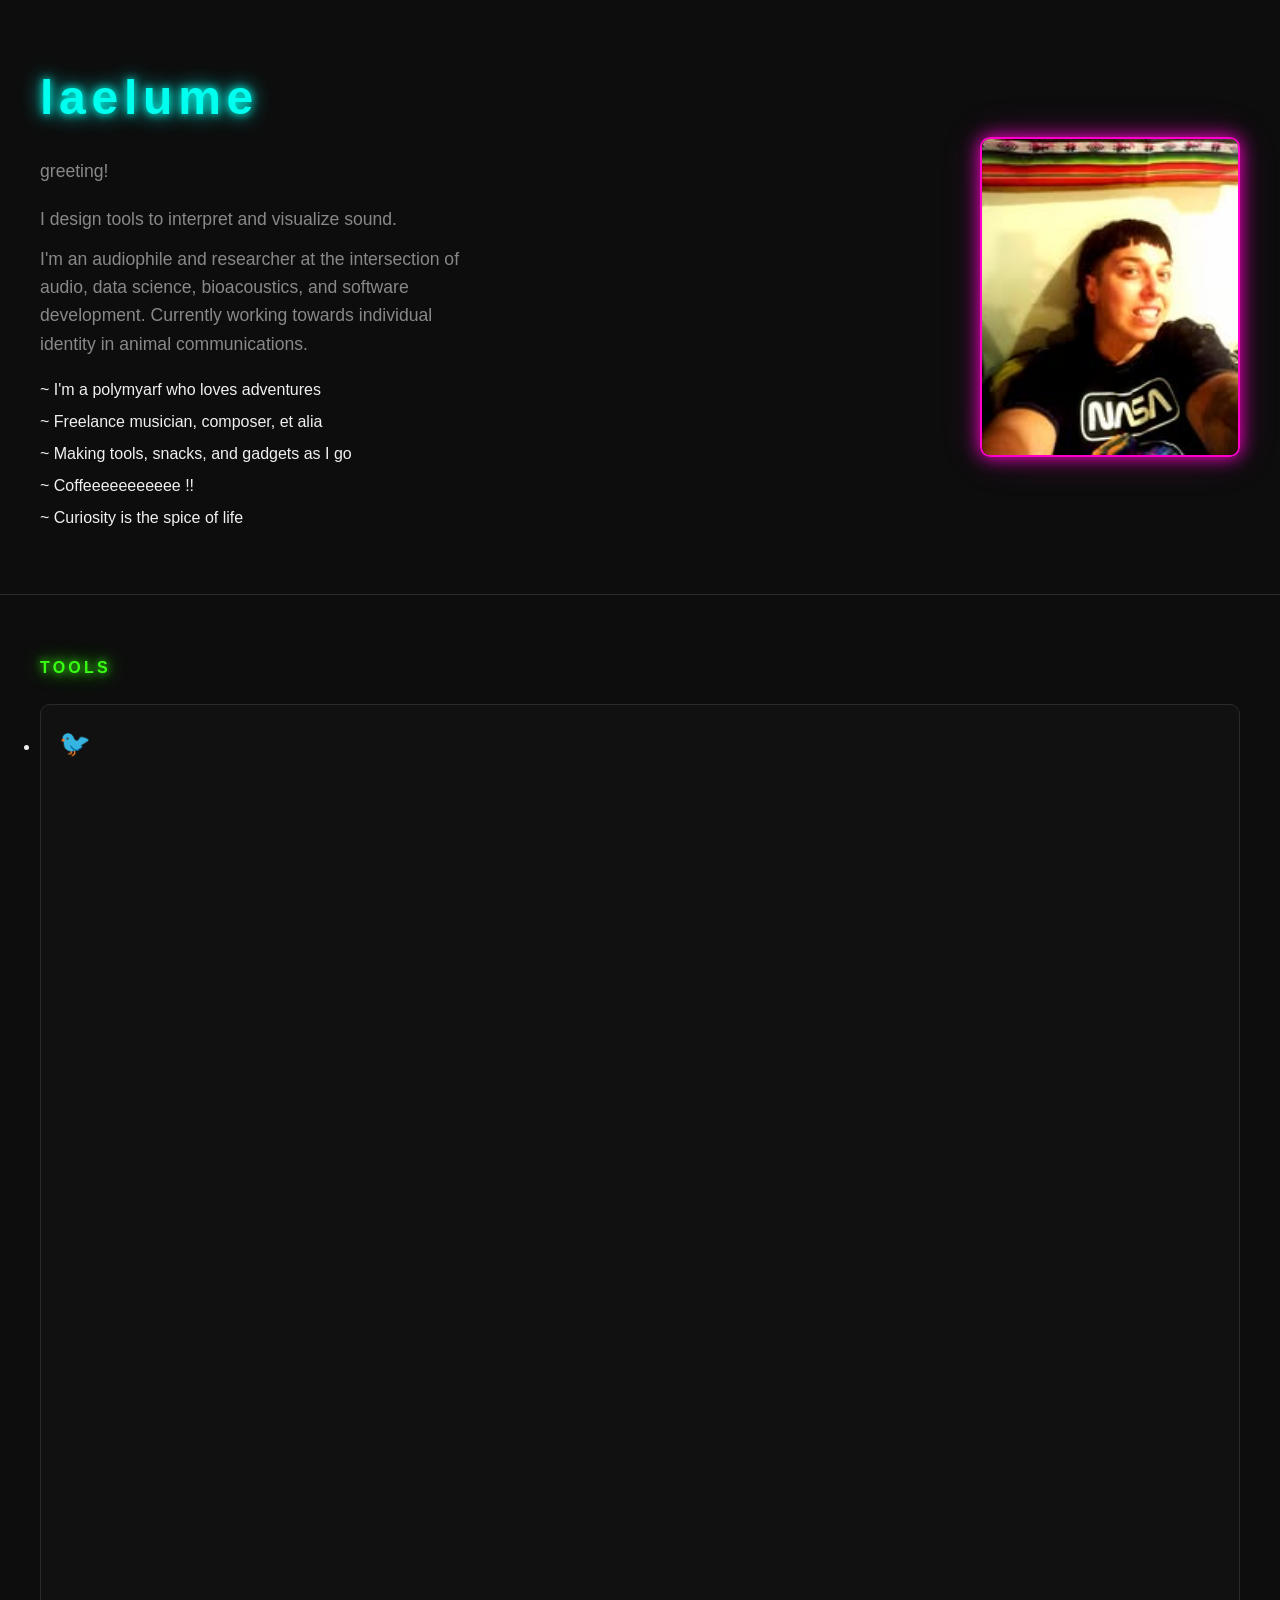
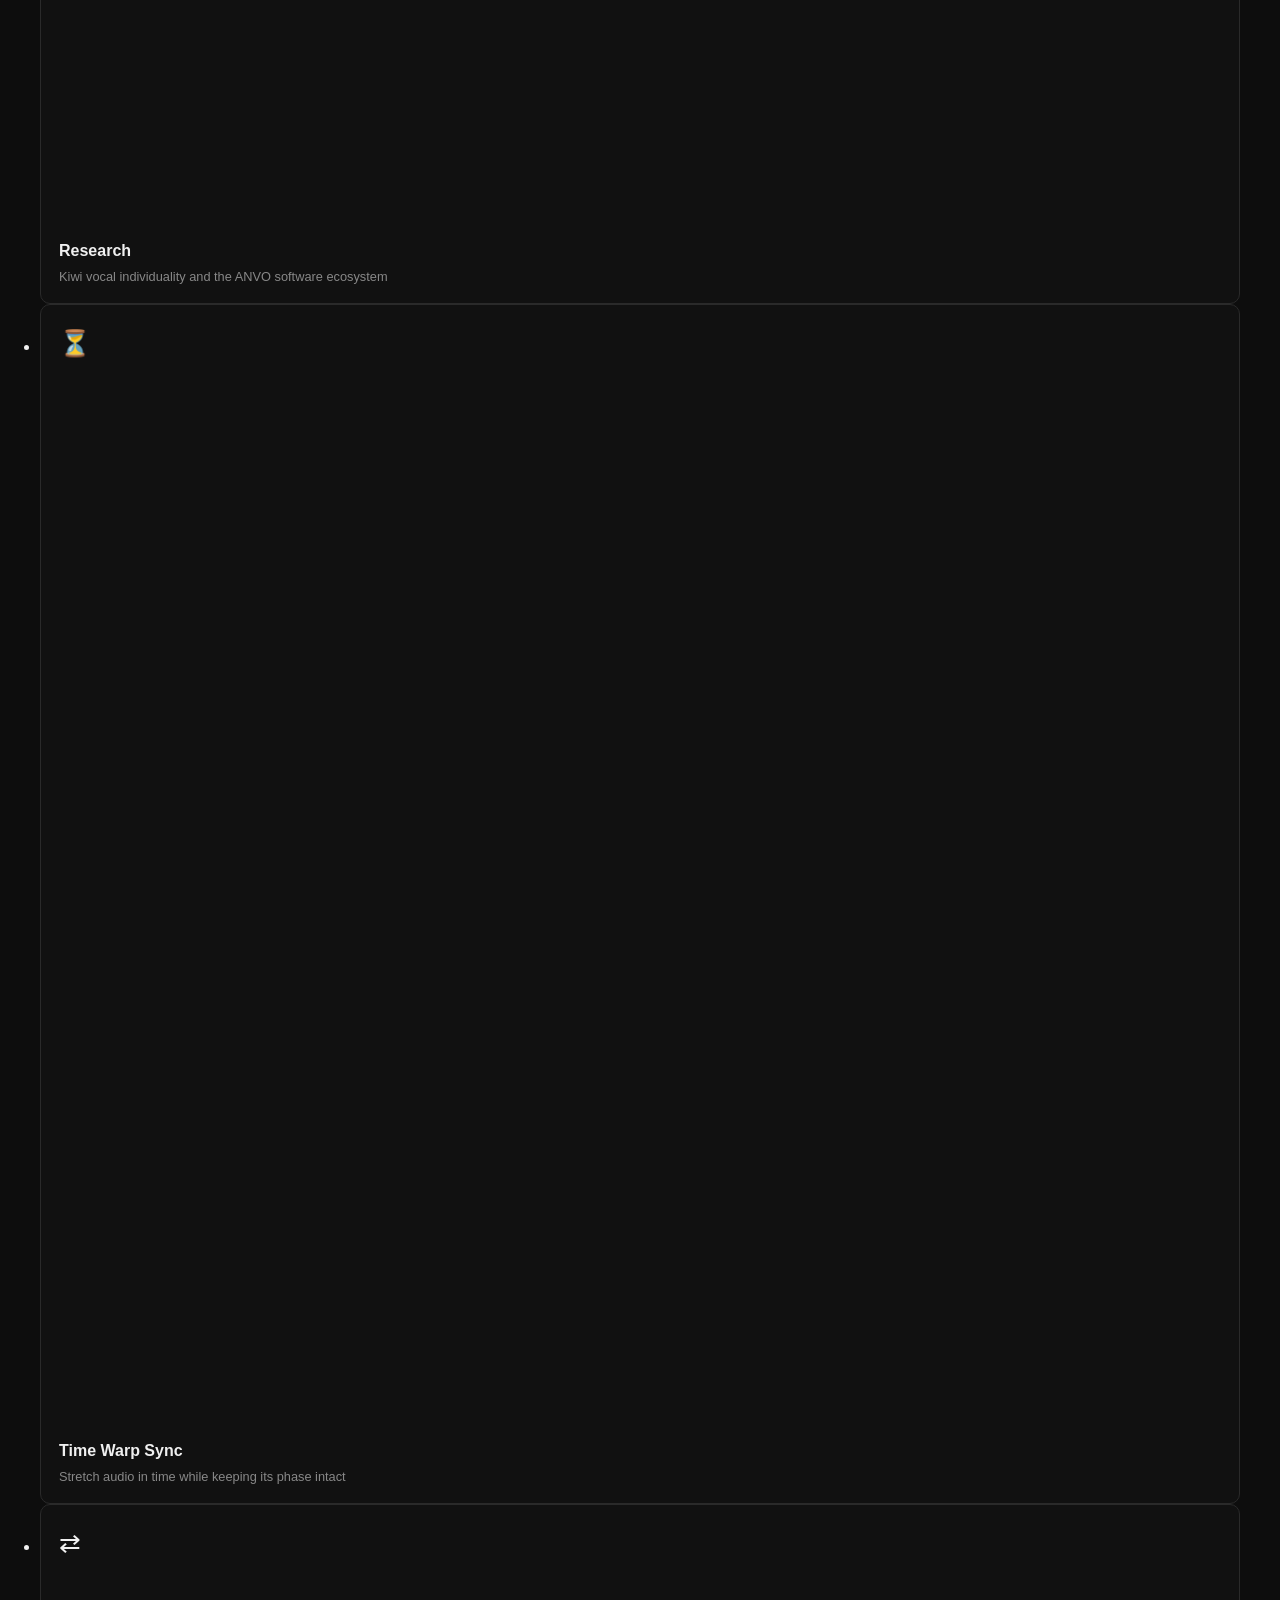
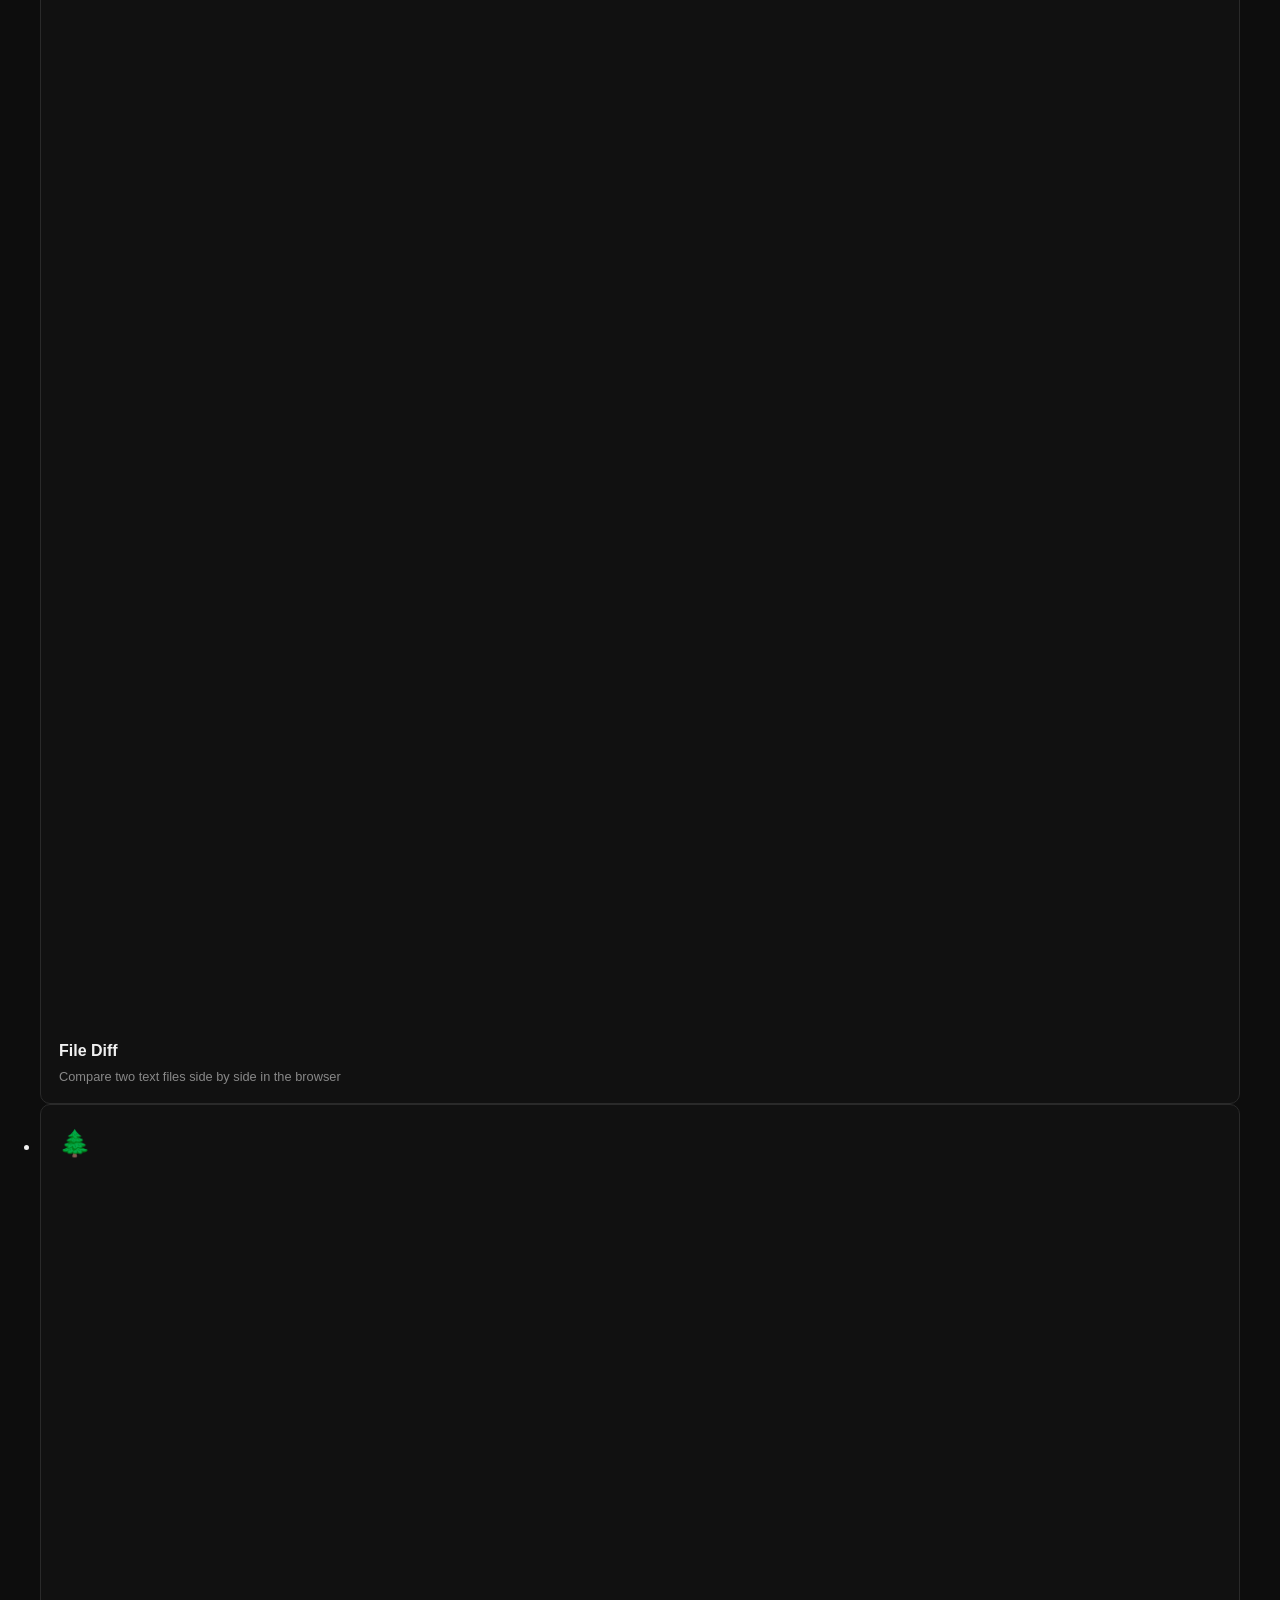
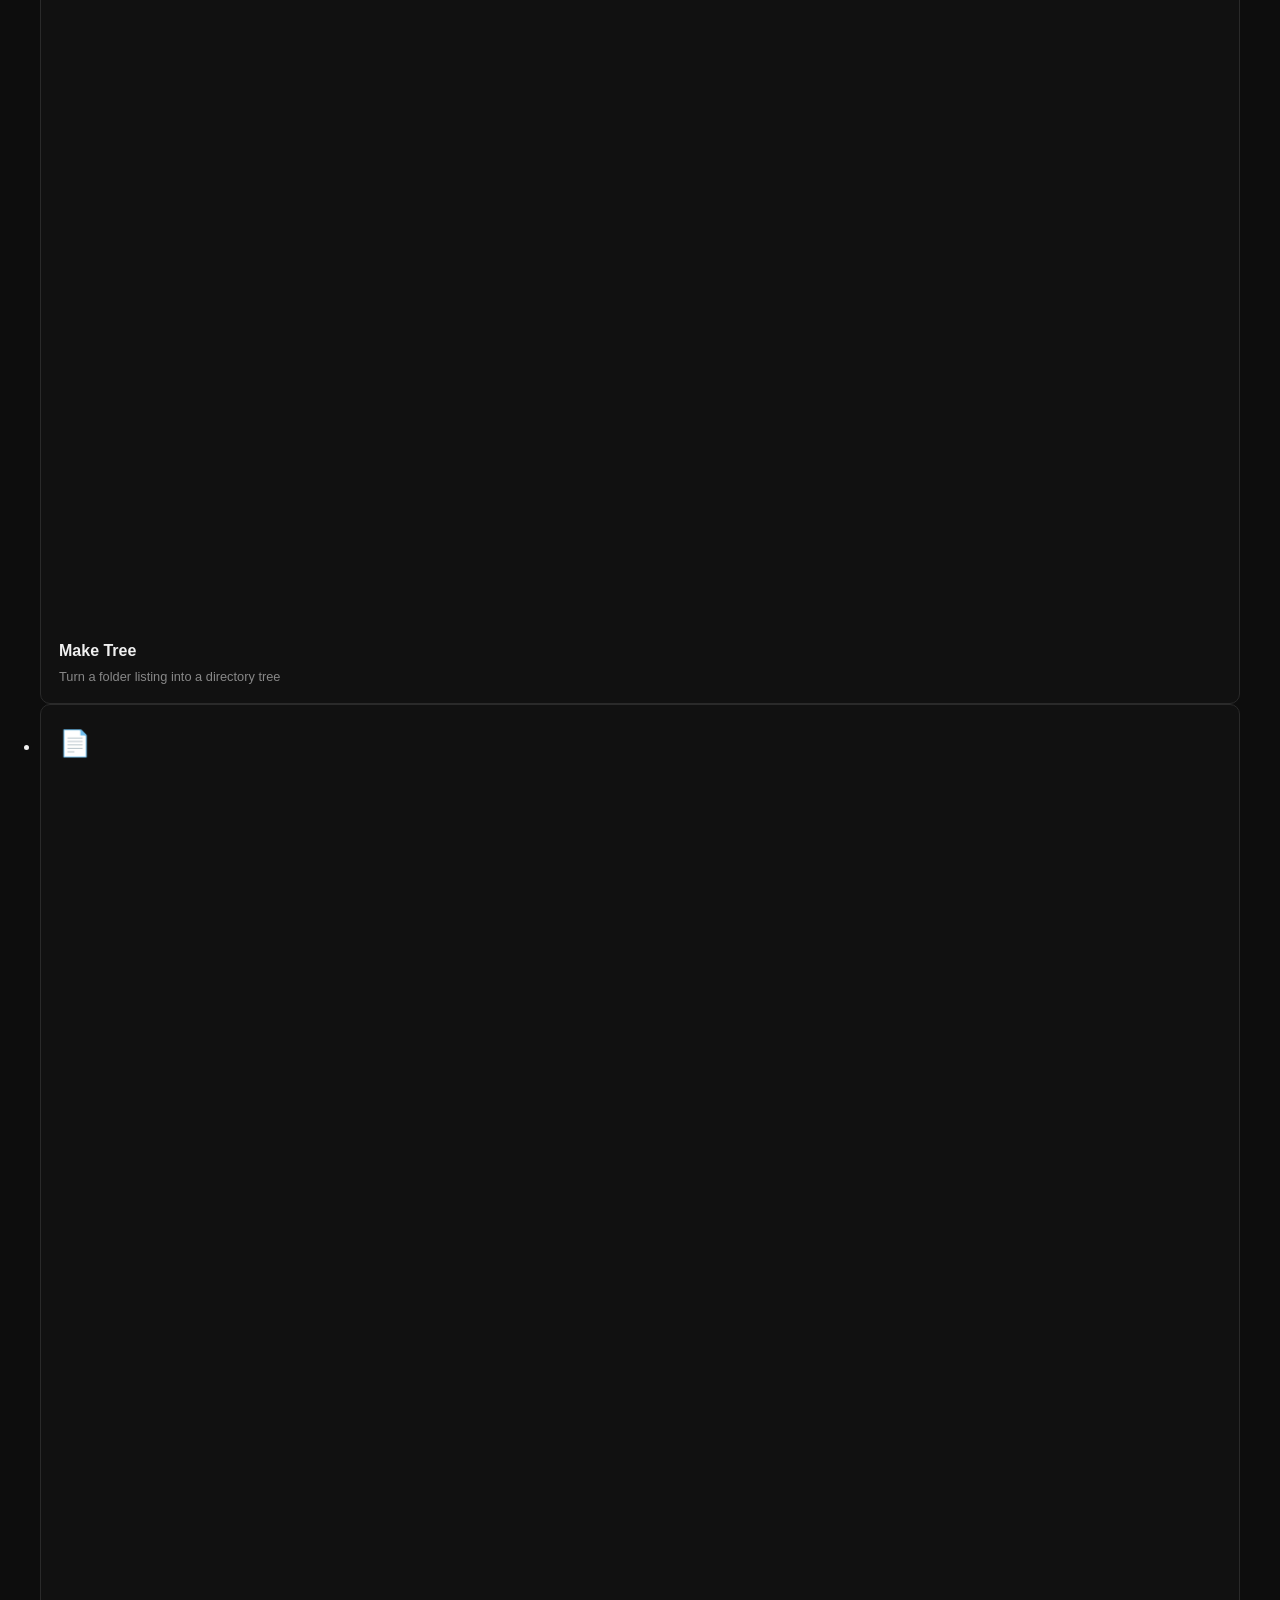
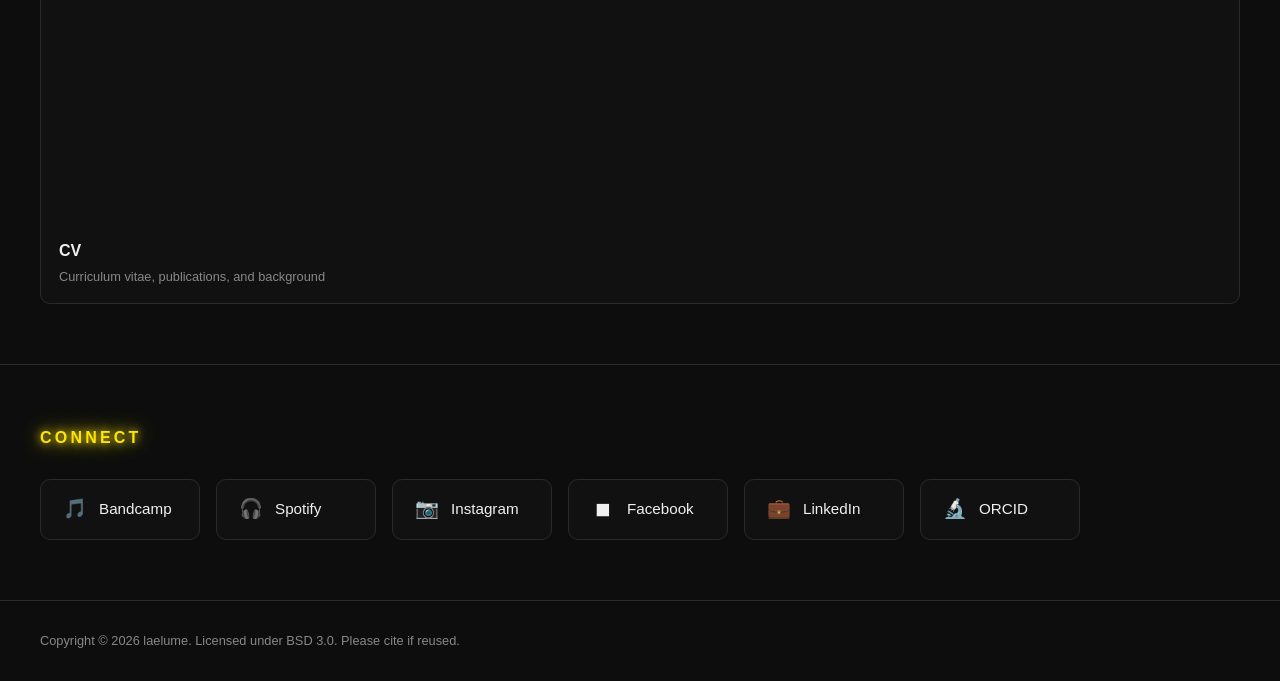
==== index.html @ 8f7bb9f9 "Update index.html" ====
<!DOCTYPE html>
<html lang="en">
<head>
    <title>title laelume</title>
    <meta charset="UTF-8">
    <meta name="viewport" content="width=device-width, initial-scale=1.0">
    <style>

        /* === === === === === === === === */
        /* ROOT VARIABLES                 */
        /* ==== ==== ==== ====            */

        :root {
            --magenta:    #ff00cc;
            --cyan:       #00ffee;
            --neon-green: #39ff14;
            --yellow:     #ffe600;
            --dark-bg:    #0d0d0d;
            --mid-bg:     #1a1a1a;
            --card-bg:    #111111;
            --text-main:  #f0f0f0;
            --text-dim:   #888888;
            --radius:     10px;
        }

        /* === === === === === === === === */
        /* RESET AND BASE                 */
        /* ==== ==== ==== ====            */

        * {
            box-sizing: border-box;
            margin: 0;
            padding: 0;
        }

        html {
            scroll-behavior: smooth;
        }

        body {
            font-family: Arial, sans-serif;
            background-color: var(--dark-bg);
            color: var(--text-main);
            line-height: 1.6;
        }

        /* === === === === === === === === */
        /* NEON GLOW UTILITY              */
        /* ==== ==== ==== ====            */

        /* applied as a class to headings and accents that need glow */
        .glow-magenta { text-shadow: 0 0 8px var(--magenta), 0 0 20px var(--magenta); }
        .glow-cyan    { text-shadow: 0 0 8px var(--cyan),    0 0 20px var(--cyan);    }
        .glow-green   { text-shadow: 0 0 8px var(--neon-green), 0 0 20px var(--neon-green); }
        .glow-yellow  { text-shadow: 0 0 8px var(--yellow),  0 0 20px var(--yellow);  }


        .greeting-list {
            list-style: none;
            margin-top: 16px;
            color: var(--text-main);
            font-size: 1rem;
            line-height: 2;
        }
        /* === === === === === === === === */
        /* SECTION WRAPPER                */
        /* ==== ==== ==== ====            */

        /* each top-level section gets padding and a subtle divider */
        .section {
            padding: 60px 40px;
            border-bottom: 1px solid #2a2a2a;
        }

        /* === === === === === === === === */
        /* HERO SECTION - photo + greeting */
        /* ==== ==== ==== ====            */

        #hero {
            display: flex;
            align-items: center;
            justify-content: space-between;
            gap: 40px;
            flex-wrap: wrap;
            min-height: 60vh;
        }

        /* left side: name and greeting text */
        #hero .hero-text {
            flex: 1 1 300px;
        }

        #hero .hero-text h1 {
            font-size: 3rem;
            letter-spacing: 0.12em;
            color: var(--cyan);
        }

        #hero .hero-text .greeting {
            margin-top: 20px;
            font-size: 1.1rem;
            color: var(--text-dim);
            max-width: 420px;
        }

        /* right side: portrait image, right-justified */
        #hero .hero-photo {
            flex: 0 0 auto;
            display: flex;
            justify-content: flex-end;
        }

        /* replace src with actual image path */
        #hero .hero-photo img {
            width: 260px;
            height: 320px;
            object-fit: cover;
            border-radius: var(--radius);
            border: 2px solid var(--magenta);
            box-shadow: 0 0 18px var(--magenta), 0 0 40px rgba(255,0,204,0.2);
        }

        /* === === === === === === === === */
        /* NAV SECTION - tools links      */
        /* ==== ==== ==== ====            */

        #tools {
            /* left-aligned column layout  */
        }

        #tools h2 {
            font-size: 1rem;
            letter-spacing: 0.2em;
            text-transform: uppercase;
            color: var(--neon-green);
            margin-bottom: 24px;
        }

            margin-bottom: 24px;
        }

        #tools nav ul {
            list-style: none;
            display: grid;
            grid-template-columns: repeat(auto-fill, minmax(180px, 1fr));
            gap: 16px;
            max-width: 1000px;
        }

        #tools nav li {
            margin: 0;
        }

        /* each tool is a square tile: icon at the top, title and subtitle at the bottom */
        #tools nav a {
            display: flex;
            flex-direction: column;
            gap: 6px;
            aspect-ratio: 1 / 1;
            padding: 18px;
            background-color: var(--card-bg);
            color: var(--text-main);
            text-decoration: none;
            border-radius: var(--radius);
            border: 1px solid #2a2a2a;
            transition: border-color 0.2s, color 0.2s, box-shadow 0.2s;
        }

        #tools nav a:hover {
            border-color: var(--neon-green);
            color: var(--neon-green);
            box-shadow: 0 0 8px var(--neon-green);
        }

        /* auto bottom margin on the icon pushes the text block to the tile floor */
        #tools nav .tool-icon {
            font-size: 1.6rem;
            margin-bottom: auto;
            /* unicode icons to match the social cards; swap for SVG if preferred */
        }

        #tools nav .tool-title {
            font-size: 1rem;
            font-weight: bold;
            line-height: 1.3;
        }

        /* subtitle stays dim on hover so the title carries the accent colour */
        #tools nav .tool-sub {
            font-size: 0.8rem;
            line-height: 1.35;
            color: var(--text-dim);
        }

        /* auto bottom margin on the icon pushes the text block to the tile floor */
        #tools nav .tool-icon {
            font-size: 1.6rem;
            margin-bottom: auto;
            /* unicode icons to match the social cards; swap for SVG if preferred */
        }

        #tools nav .tool-title {
            font-size: 1rem;
            font-weight: bold;
            line-height: 1.3;
        }

        /* subtitle stays dim on hover so the title carries the accent colour */
        #tools nav .tool-sub {
            font-size: 0.8rem;
            line-height: 1.35;
            color: var(--text-dim);
        }

        /* === === === === === === === === */
        /* SOCIAL / LINKS SECTION         */
        /* ==== ==== ==== ====            */

        #connect {
            /* centered grid of icon-style cards */
        }

        #connect h2 {
            font-size: 1rem;
            letter-spacing: 0.2em;
            text-transform: uppercase;
            color: var(--yellow);
            margin-bottom: 28px;
        }

        .social-grid {
            display: flex;
            flex-wrap: wrap;
            gap: 16px;
        }

        /* each social link is a pill card */
        .social-card {
            display: flex;
            align-items: center;
            gap: 12px;
            padding: 14px 22px;
            background-color: var(--card-bg);
            border-radius: var(--radius);
            border: 1px solid #2a2a2a;
            text-decoration: none;
            color: var(--text-main);
            font-size: 0.95rem;
            transition: border-color 0.2s, color 0.2s, box-shadow 0.2s;
            min-width: 160px;
        }

        /* each card picks up its accent color on hover via a data attribute */
        .social-card:hover                              { border-color: var(--cyan);       color: var(--cyan);       box-shadow: 0 0 10px var(--cyan);       }
        .social-card[data-platform="bandcamp"]:hover    { border-color: var(--cyan);       color: var(--cyan);       box-shadow: 0 0 10px var(--cyan);       }
        .social-card[data-platform="instagram"]:hover   { border-color: var(--magenta);    color: var(--magenta);    box-shadow: 0 0 10px var(--magenta);    }
        .social-card[data-platform="facebook"]:hover    { border-color: #4a90d9;           color: #4a90d9;           box-shadow: 0 0 10px #4a90d9;           }
        .social-card[data-platform="linkedin"]:hover    { border-color: #0e9af0;           color: #0e9af0;           box-shadow: 0 0 10px #0e9af0;           }
        .social-card[data-platform="orcid"]:hover       { border-color: var(--neon-green); color: var(--neon-green); box-shadow: 0 0 10px var(--neon-green);  }
        .social-card[data-platform="spotify"]:hover     { border-color: var(--neon-green); color: var(--neon-green); box-shadow: 0 0 10px var(--neon-green);  }

        .social-card .icon {
            font-size: 1.2rem;
            width: 24px;
            text-align: center;
            /* unicode icons are used here; swap for SVG sprites if preferred */
        }

        /* === === === === === === === === */
        /* FOOTER                         */
        /* ==== ==== ==== ====            */

        footer {
            padding: 30px 40px;
            color: var(--text-dim);
            font-size: 0.8rem;
        }

    </style>
</head>
<body>

    <!-- === === === === === === === === -->
    <!-- HERO: name, greeting, photo    -->
    <!-- ==== ==== ==== ====            -->

    <section id="hero" class="section">

        <div class="hero-text">
            <h1 class="glow-cyan">laelume</h1>
            <p class="greeting">greeting!</p>
            <p class="greeting">I design tools to interpret and visualize sound.</p>
            <p class="greeting" style="margin-top: 12px;">I'm an audiophile and researcher at the intersection of audio, data science, bioacoustics, and software development. Currently working towards individual identity in animal communications.</p>
            <ul class="greeting-list">
                <li>~ I'm a polymyarf who loves adventures</li>
                <li>~ Freelance musician, composer, et alia</li>
                <li>~ Making tools, snacks, and gadgets as I go</li>
                <li>~ Coffeeeeeeeeeee !!</li>
                <li>~ Curiosity is the spice of life</li>
            </ul>
            
        </div>

        <div class="hero-photo">
            <!-- replace placeholder src with actual image path, e.g. assets/portrait.jpg -->
            <img src="images/ashface.jpg" alt="laelume portrait">
        </div>

    </section>

    <!-- === === === === === === === === -->
    <!-- TOOLS NAV                      -->
    <!-- ==== ==== ==== ====            -->

    <section id="tools" class="section">

        <h2 class="glow-green">tools</h2>

        <nav>
            <ul>
                <li>
                    <a href="research/index.html">
                        <span class="tool-icon">🐦</span>
                        <span class="tool-title">Research</span>
                        <span class="tool-sub">Kiwi vocal individuality and the ANVO software ecosystem</span>
                    </a>
                </li>
                <li>
                    <a href="timewarp-sync.html">
                        <span class="tool-icon">⏳</span>
                        <span class="tool-title">Time Warp Sync</span>
                        <span class="tool-sub">Stretch audio in time while keeping its phase intact</span>
                    </a>
                </li>
                <li>
                    <a href="diff.html">
                        <span class="tool-icon">⇄</span>
                        <span class="tool-title">File Diff</span>
                        <span class="tool-sub">Compare two text files side by side in the browser</span>
                    </a>
                </li>
                <li>
                    <a href="tree.html">
                        <span class="tool-icon">🌲</span>
                        <span class="tool-title">Make Tree</span>
                        <span class="tool-sub">Turn a folder listing into a directory tree</span>
                    </a>
                </li>
                <!--<li><a href="compositions.html">Compositions</a></li>-->
                <!--<li><a href="ideas-writings.html">Writing</a></li>-->
                <!--<li><a href="software.html">Software</a></li>-->
                <li>
                    <a href="cv.html">
                        <span class="tool-icon">📄</span>
                        <span class="tool-title">CV</span>
                        <span class="tool-sub">Curriculum vitae, publications, and background</span>
                    </a>
                </li>
            </ul>
        </nav>

    </section>

    <!-- === === === === === === === === -->
    <!-- SOCIAL LINKS                   -->
    <!-- ==== ==== ==== ====            -->

    <section id="connect" class="section">

        <h2 class="glow-yellow">connect</h2>

        <div class="social-grid">

            <!-- replace all href="#" with actual profile URLs -->

            <a class="social-card" data-platform="bandcamp" href="https://ashlaeblume.bandcamp.com" target="_blank" rel="noopener noreferrer">
                <span class="icon">🎵</span>
                Bandcamp
            </a>

            <a class="social-card" data-platform="spotify" href="https://open.spotify.com/artist/68kdJhGyzBGcU7ST7ue2NJ" target="_blank" rel="noopener noreferrer">
                <span class="icon">🎧</span>
                Spotify
            </a>

            <a class="social-card" data-platform="instagram" href="https://www.instagram.com/laelume" target="_blank" rel="noopener noreferrer">
                <span class="icon">📷</span>
                Instagram
            </a>

            <a class="social-card" data-platform="facebook" href="https://www.facebook.com/ashlaeblume" target="_blank" rel="noopener noreferrer">
                <span class="icon">◼</span>
                Facebook
            </a>

            <a class="social-card" data-platform="linkedin" href="http://linkedin.com/in/ashlaeblume" target="_blank" rel="noopener noreferrer">
                <span class="icon">💼</span>
                LinkedIn
            </a>

            <a class="social-card" data-platform="orcid" href="https://orcid.org/0000-0002-1583-7116" target="_blank" rel="noopener noreferrer">
                <span class="icon">🔬</span>
                ORCID
            </a>

        </div>

    </section>

    <!-- === === === === === === === === -->
    <!-- FOOTER                         -->
    <!-- ==== ==== ==== ====            -->

    <footer>
        Copyright &copy; 2026 laelume. Licensed under BSD 3.0. Please cite if reused.
    </footer>

</body>
</html>
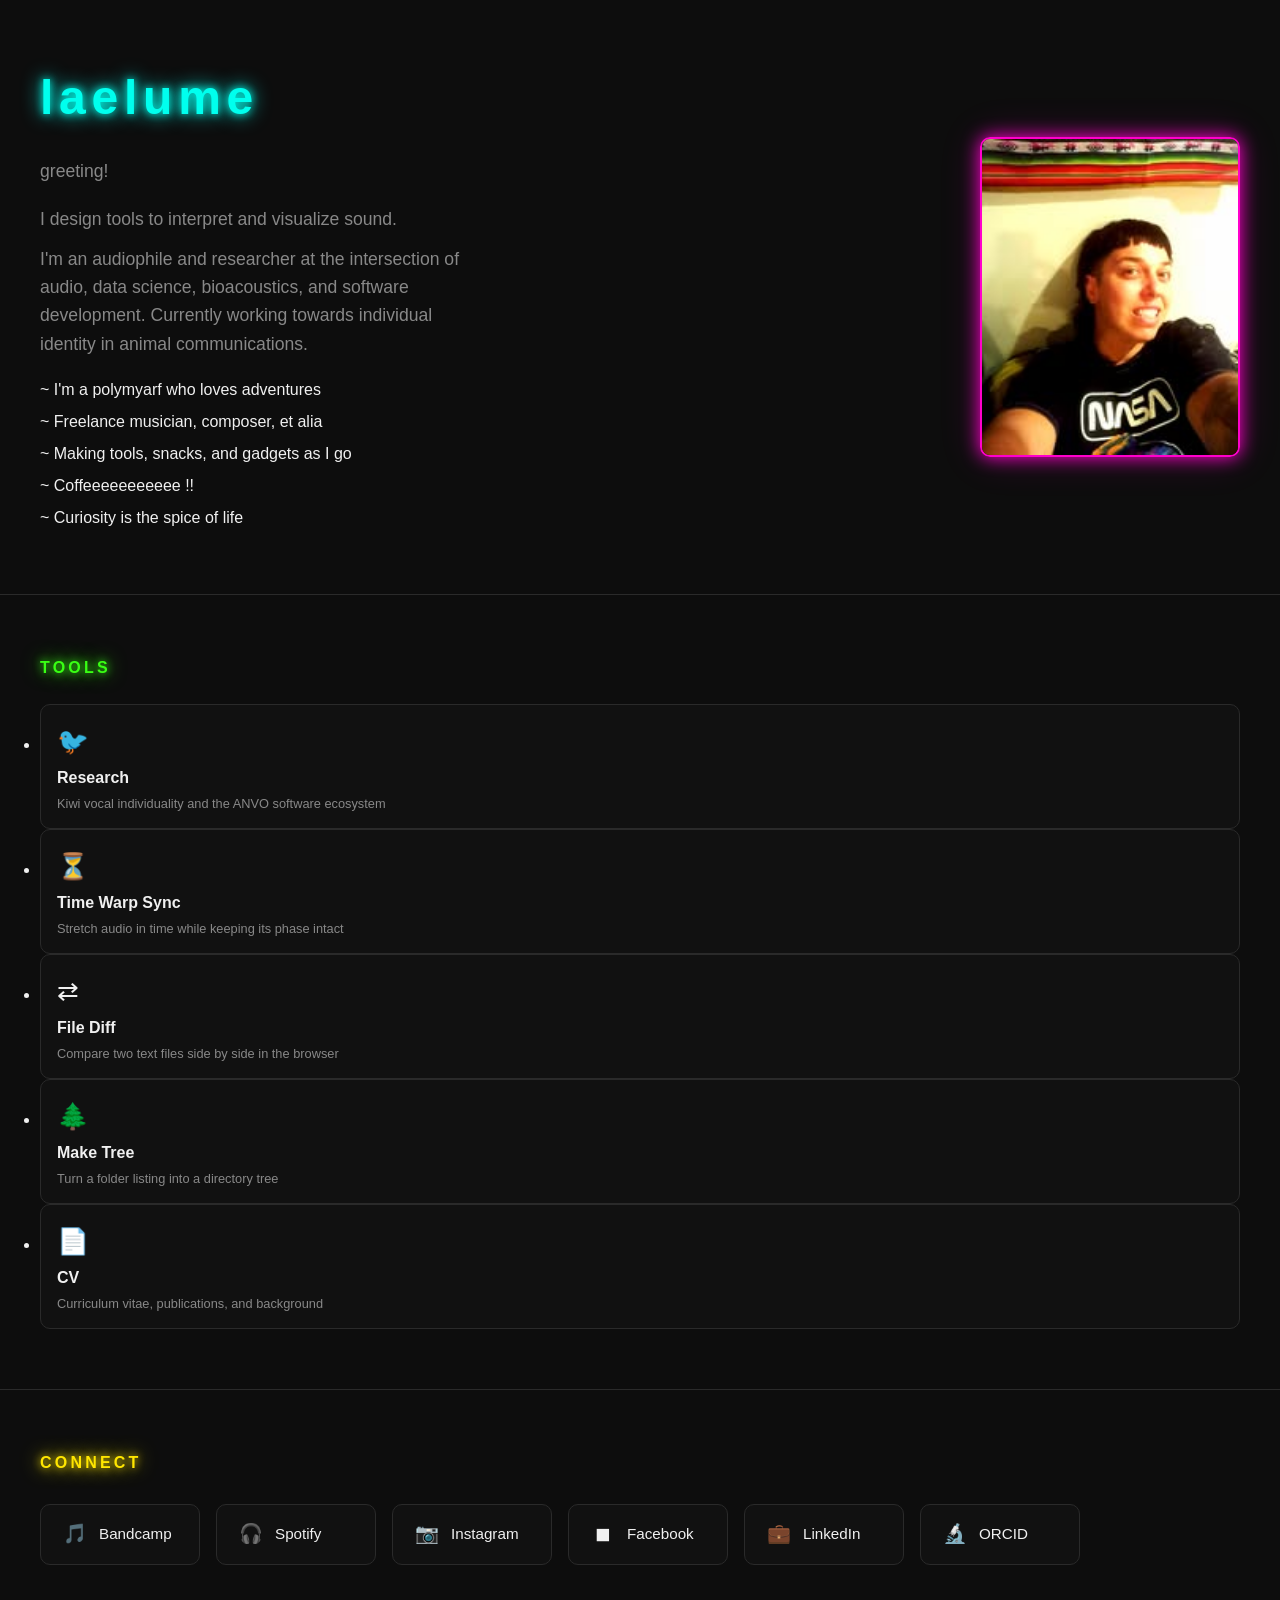
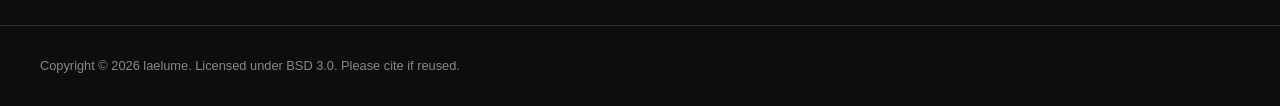
==== commit 0c26ef37: "Update index.html" ====
--- a/index.html
+++ b/index.html
@@ -141,14 +141,15 @@
 
         #tools nav ul {
             list-style: none;
-            display: grid;
-            grid-template-columns: repeat(auto-fill, minmax(180px, 1fr));
+            display: flex;
             gap: 16px;
-            max-width: 1000px;
+            /* every tile takes an equal share of the row regardless of count */
         }
 
         #tools nav li {
             margin: 0;
+            flex: 1 1 0;
+            min-width: 0;
         }
 
         /* each tool is a square tile: icon at the top, title and subtitle at the bottom */
@@ -156,8 +157,8 @@
             display: flex;
             flex-direction: column;
             gap: 6px;
-            aspect-ratio: 1 / 1;
-            padding: 18px;
+            height: 100%;
+            padding: 16px;
             background-color: var(--card-bg);
             color: var(--text-main);
             text-decoration: none;
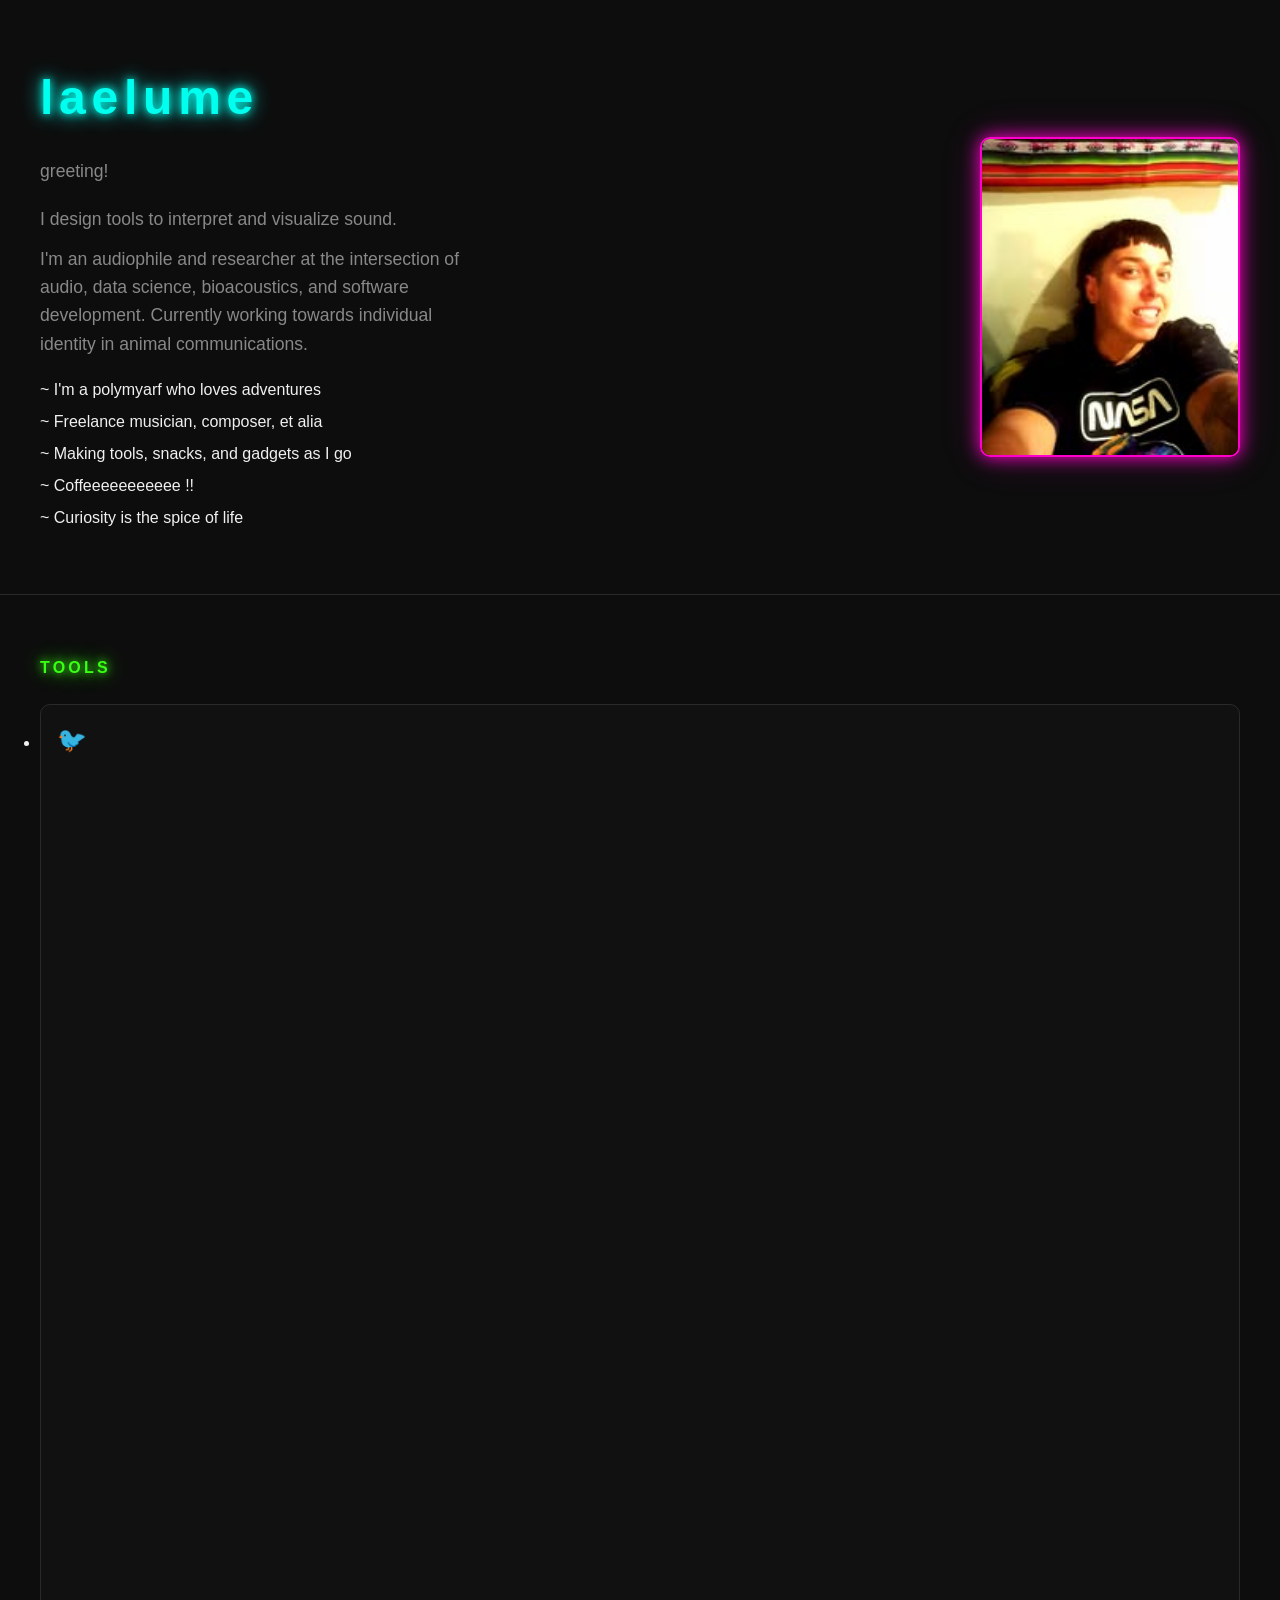
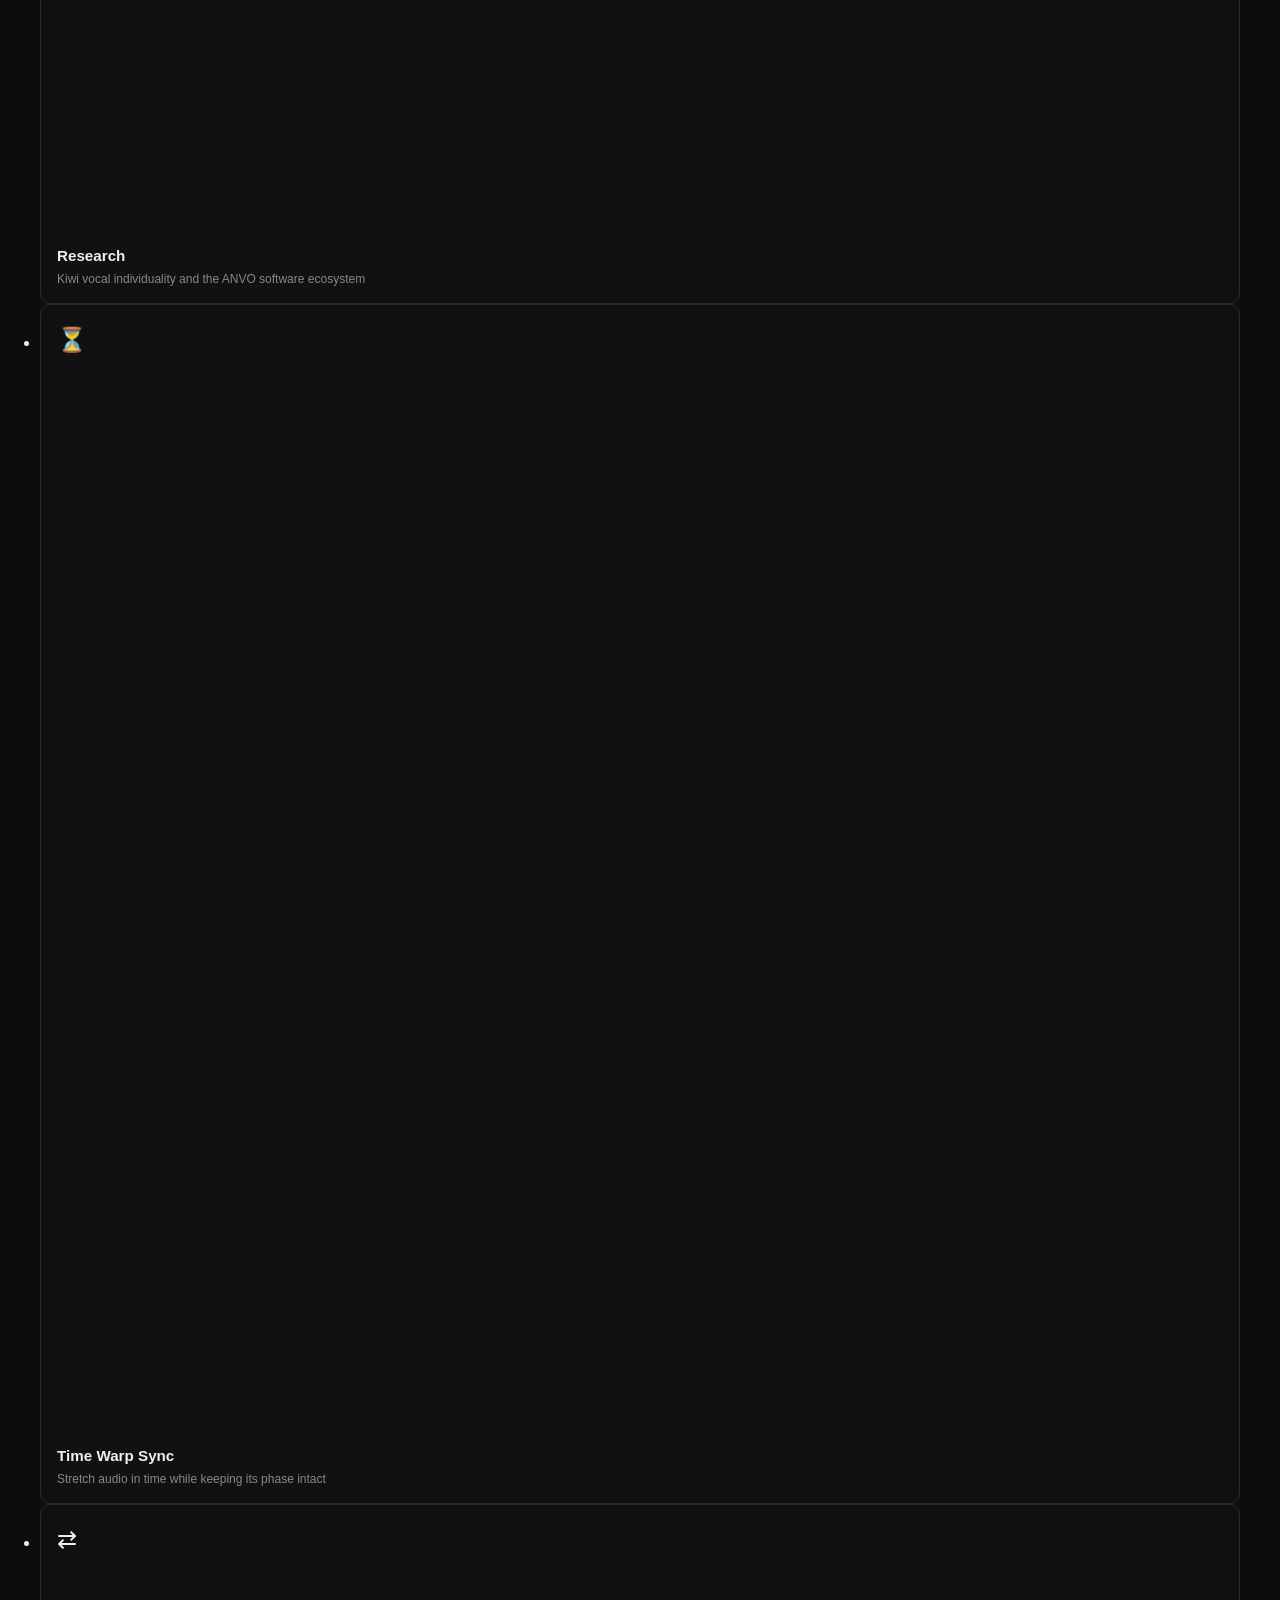
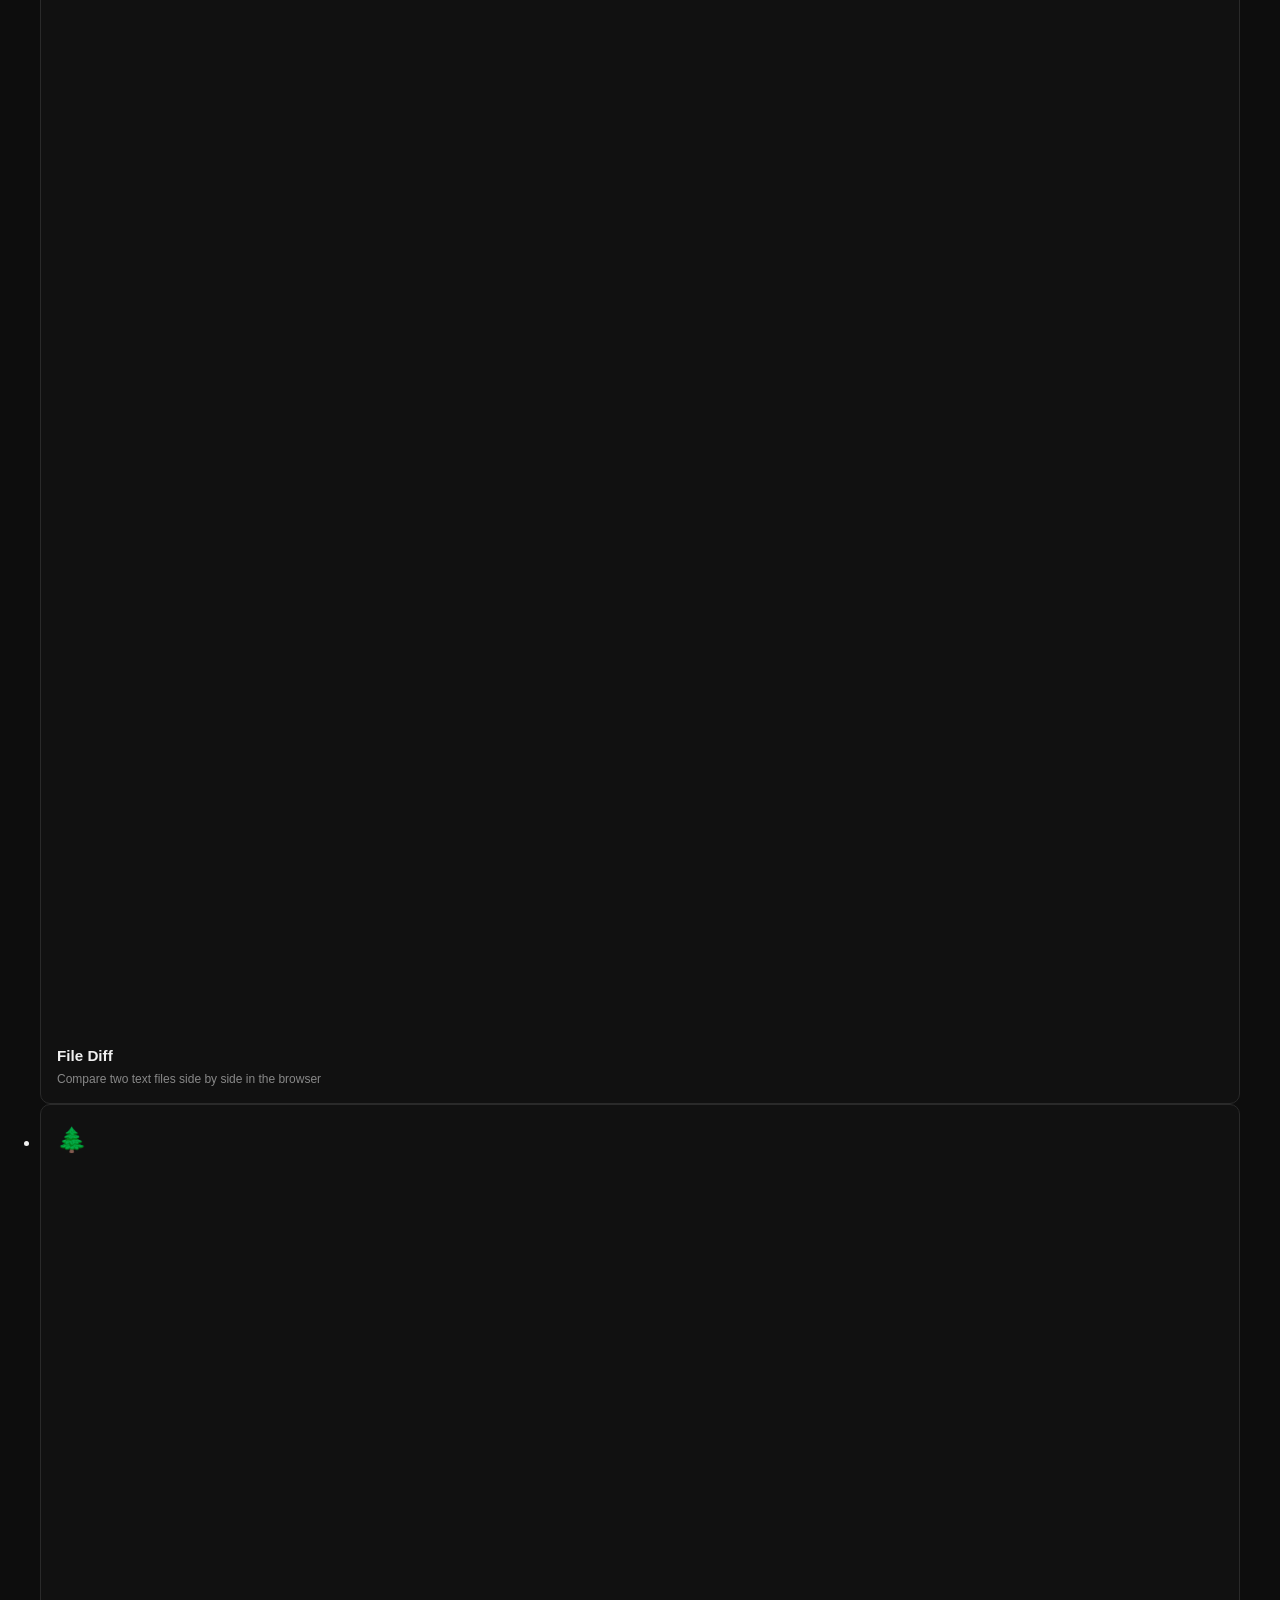
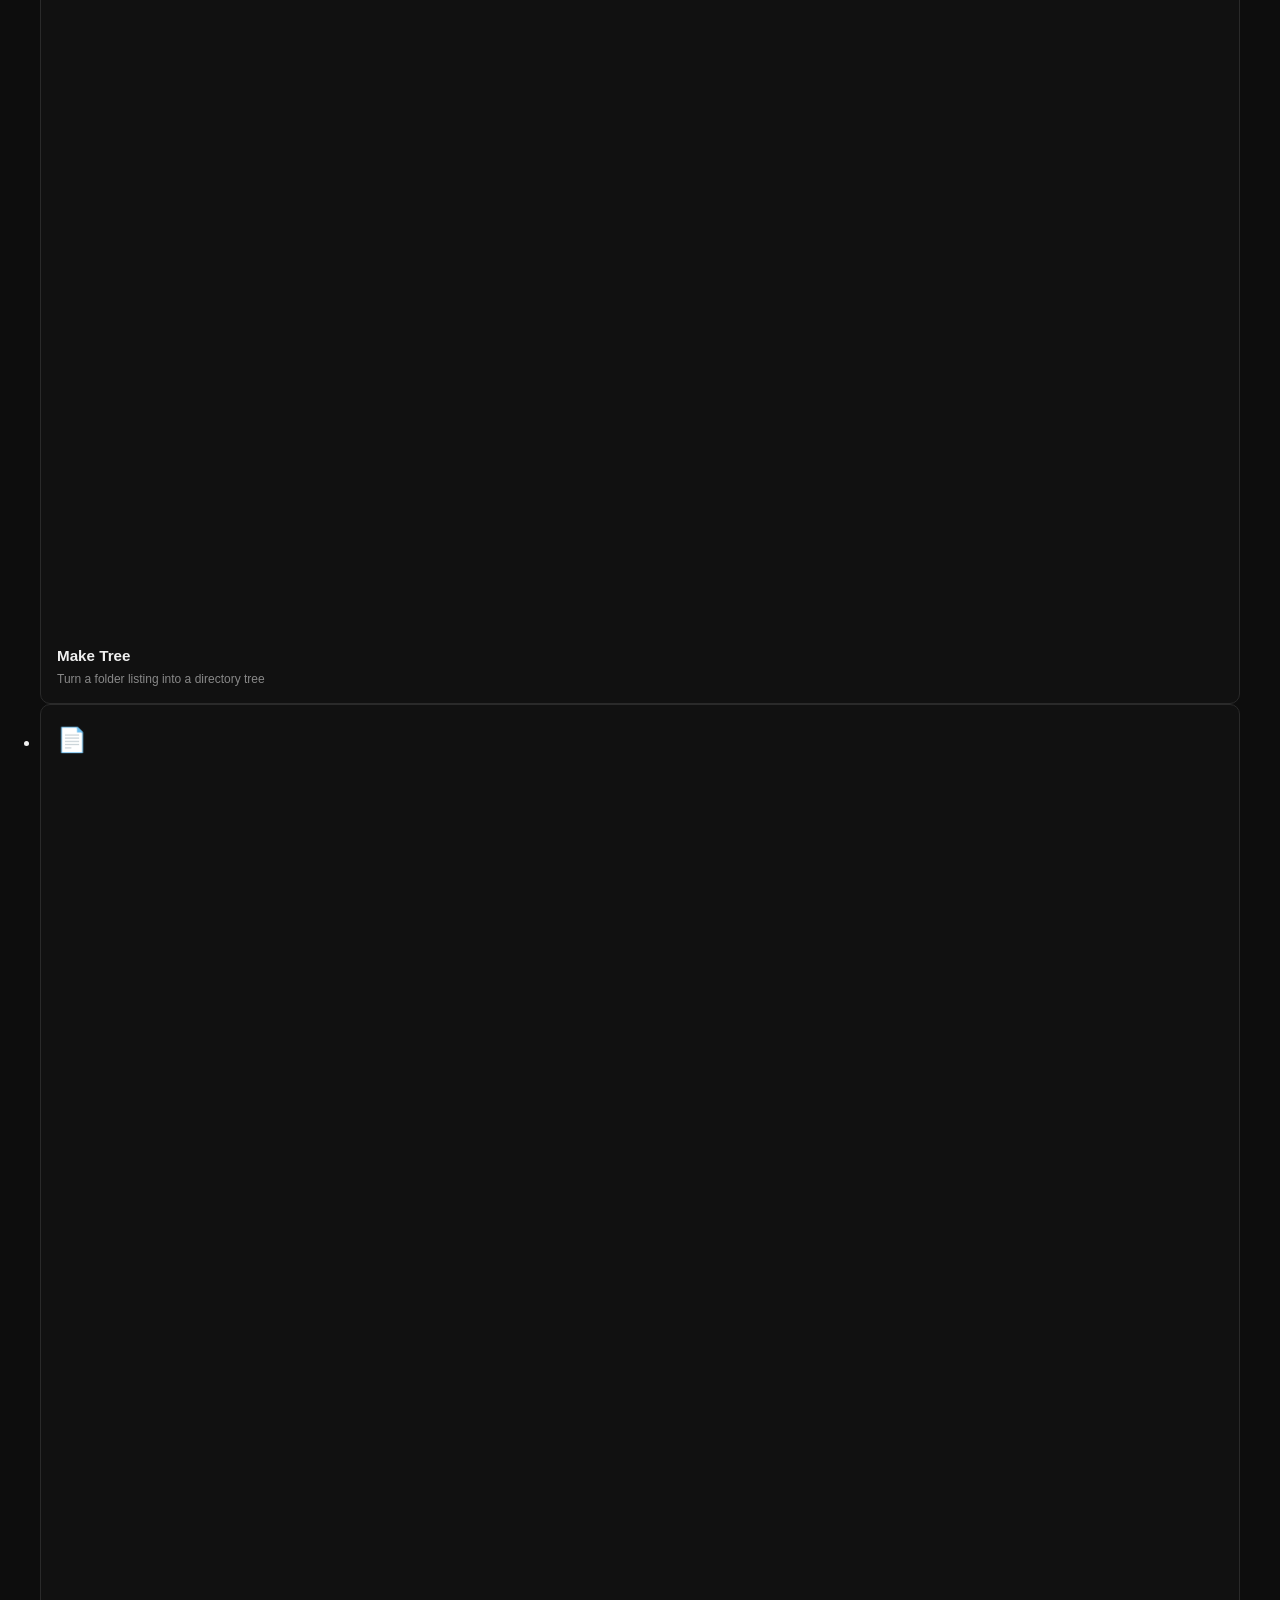
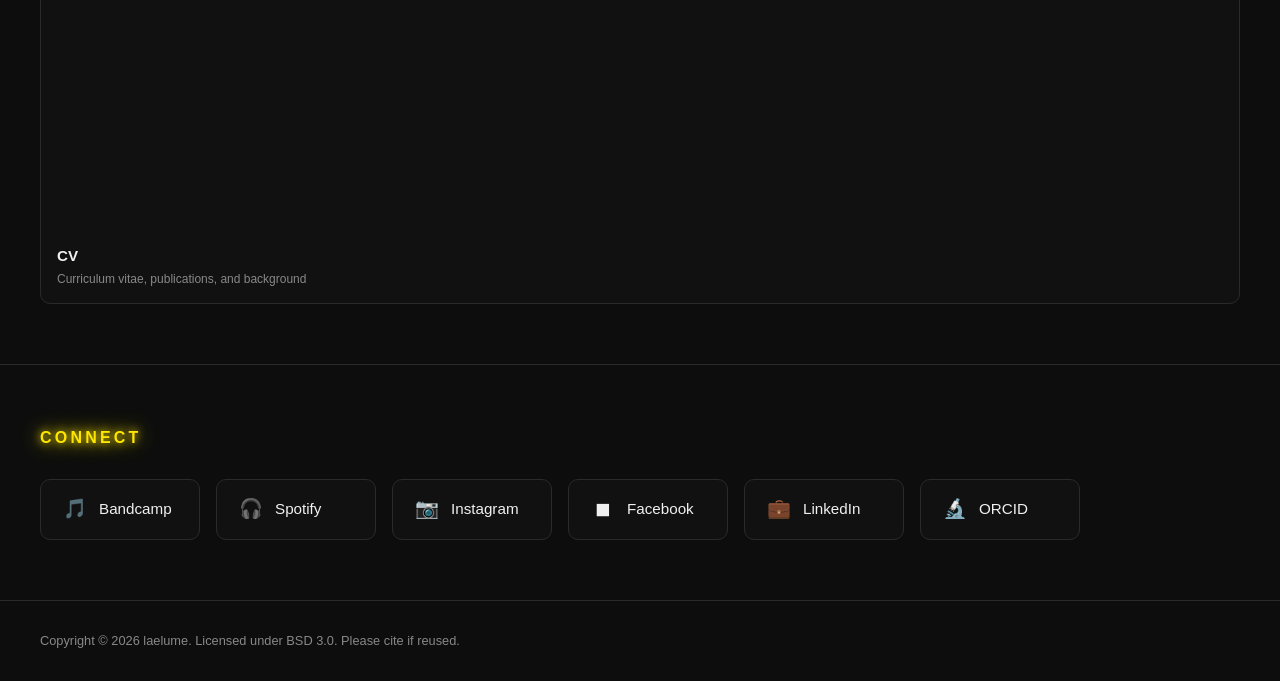
==== commit fa5833ab: "Update index.html" ====
--- a/index.html
+++ b/index.html
@@ -142,6 +142,7 @@
         #tools nav ul {
             list-style: none;
             display: flex;
+            flex-direction: row;
             gap: 16px;
             /* every tile takes an equal share of the row regardless of count */
         }
@@ -157,7 +158,7 @@
             display: flex;
             flex-direction: column;
             gap: 6px;
-            height: 100%;
+            aspect-ratio: 1 / 1;
             padding: 16px;
             background-color: var(--card-bg);
             color: var(--text-main);
@@ -165,6 +166,7 @@
             border-radius: var(--radius);
             border: 1px solid #2a2a2a;
             transition: border-color 0.2s, color 0.2s, box-shadow 0.2s;
+            overflow: hidden;
         }
 
         #tools nav a:hover {
@@ -175,41 +177,21 @@
 
         /* auto bottom margin on the icon pushes the text block to the tile floor */
         #tools nav .tool-icon {
-            font-size: 1.6rem;
+            font-size: 1.5rem;
             margin-bottom: auto;
             /* unicode icons to match the social cards; swap for SVG if preferred */
         }
 
         #tools nav .tool-title {
-            font-size: 1rem;
+            font-size: 0.95rem;
             font-weight: bold;
             line-height: 1.3;
         }
 
         /* subtitle stays dim on hover so the title carries the accent colour */
         #tools nav .tool-sub {
-            font-size: 0.8rem;
-            line-height: 1.35;
-            color: var(--text-dim);
-        }
-
-        /* auto bottom margin on the icon pushes the text block to the tile floor */
-        #tools nav .tool-icon {
-            font-size: 1.6rem;
-            margin-bottom: auto;
-            /* unicode icons to match the social cards; swap for SVG if preferred */
-        }
-
-        #tools nav .tool-title {
-            font-size: 1rem;
-            font-weight: bold;
+            font-size: 0.75rem;
             line-height: 1.3;
-        }
-
-        /* subtitle stays dim on hover so the title carries the accent colour */
-        #tools nav .tool-sub {
-            font-size: 0.8rem;
-            line-height: 1.35;
             color: var(--text-dim);
         }
 
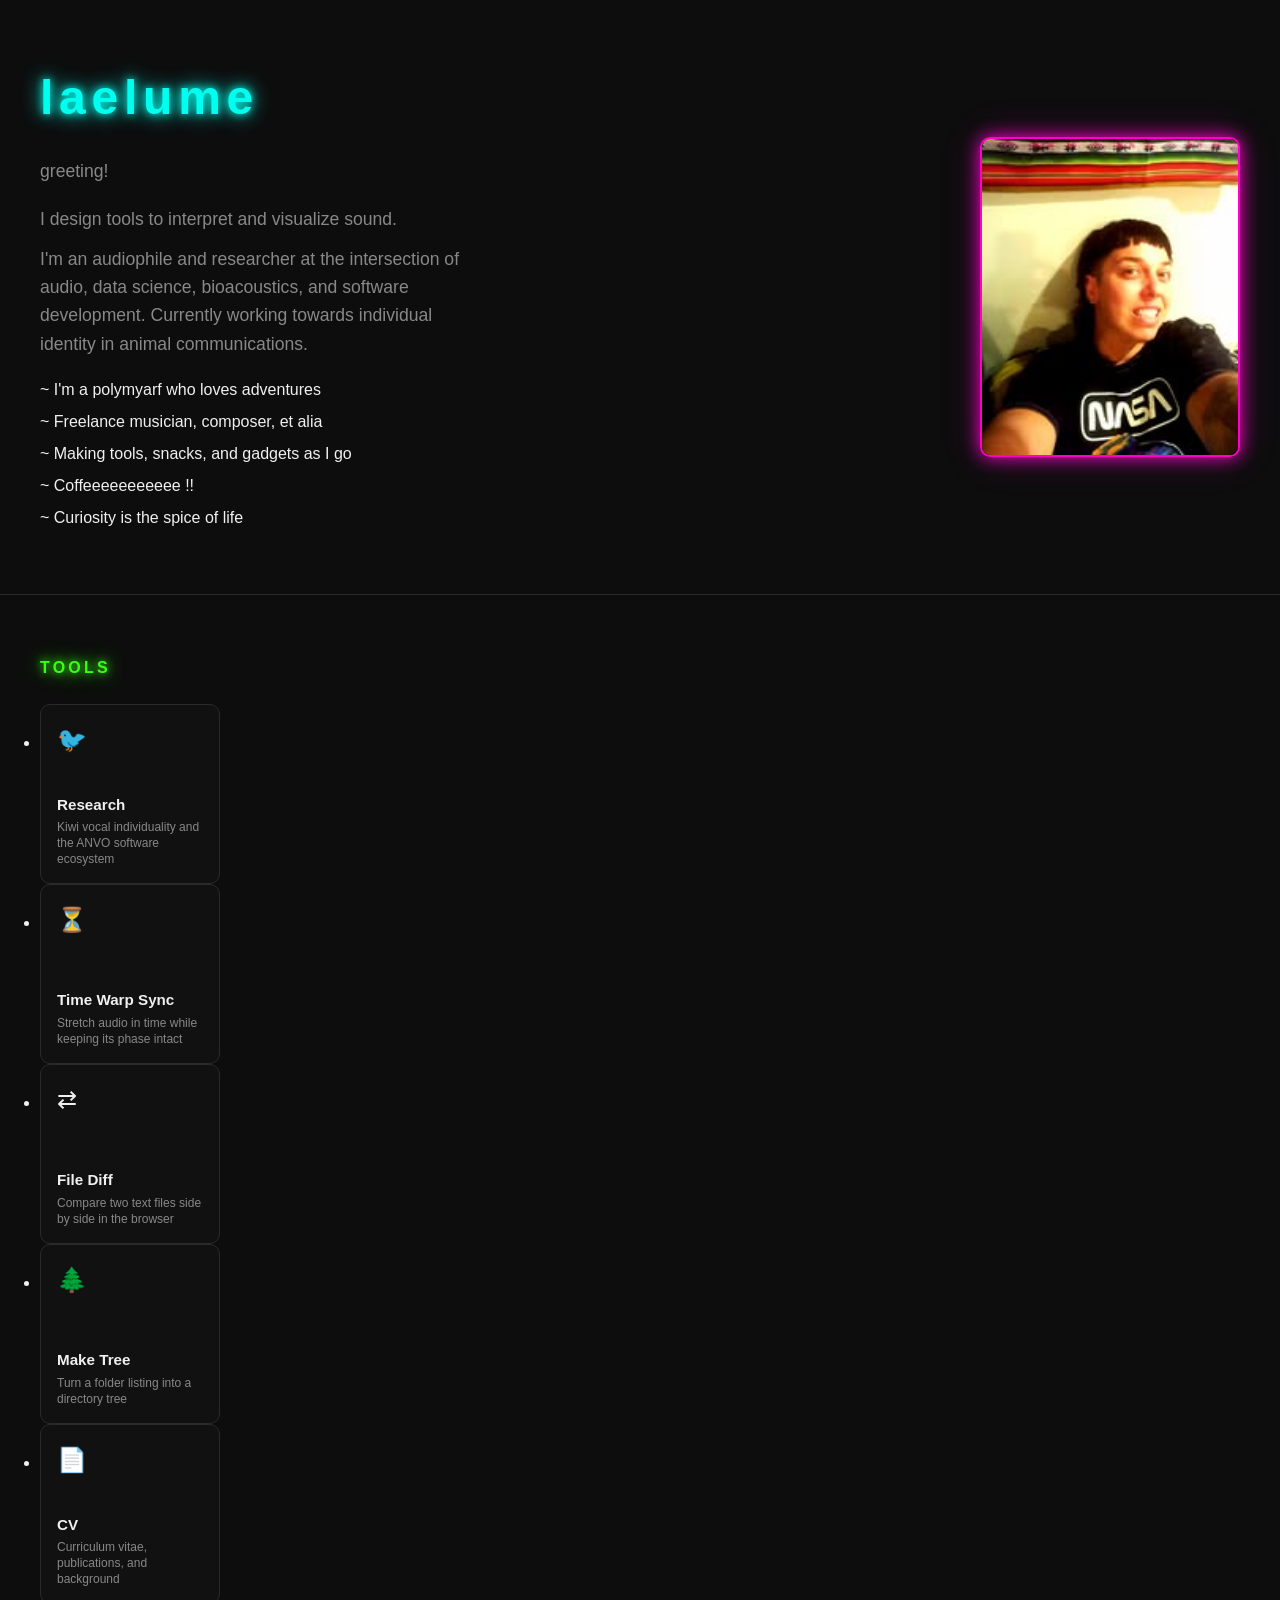
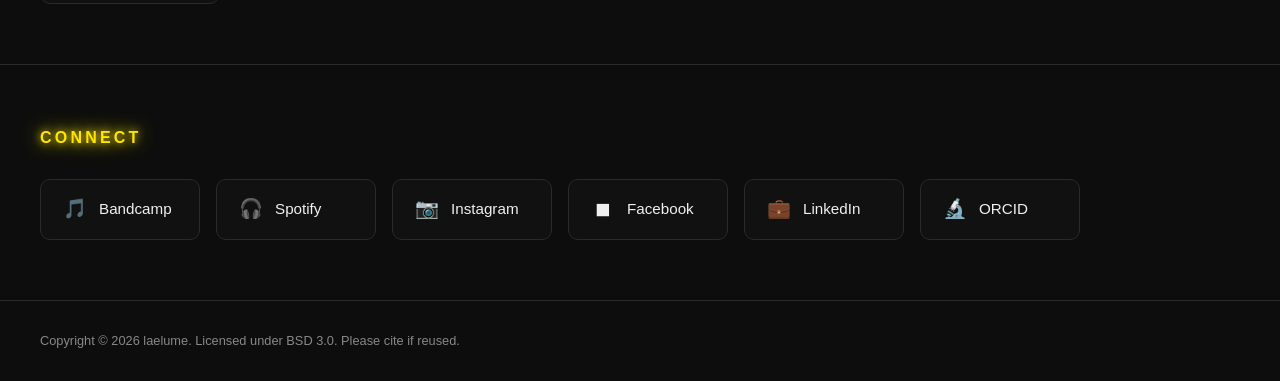
==== commit 1c84711a: "Update index.html" ====
--- a/index.html
+++ b/index.html
@@ -151,6 +151,7 @@
             margin: 0;
             flex: 1 1 0;
             min-width: 0;
+            max-width: 180px;
         }
 
         /* each tool is a square tile: icon at the top, title and subtitle at the bottom */
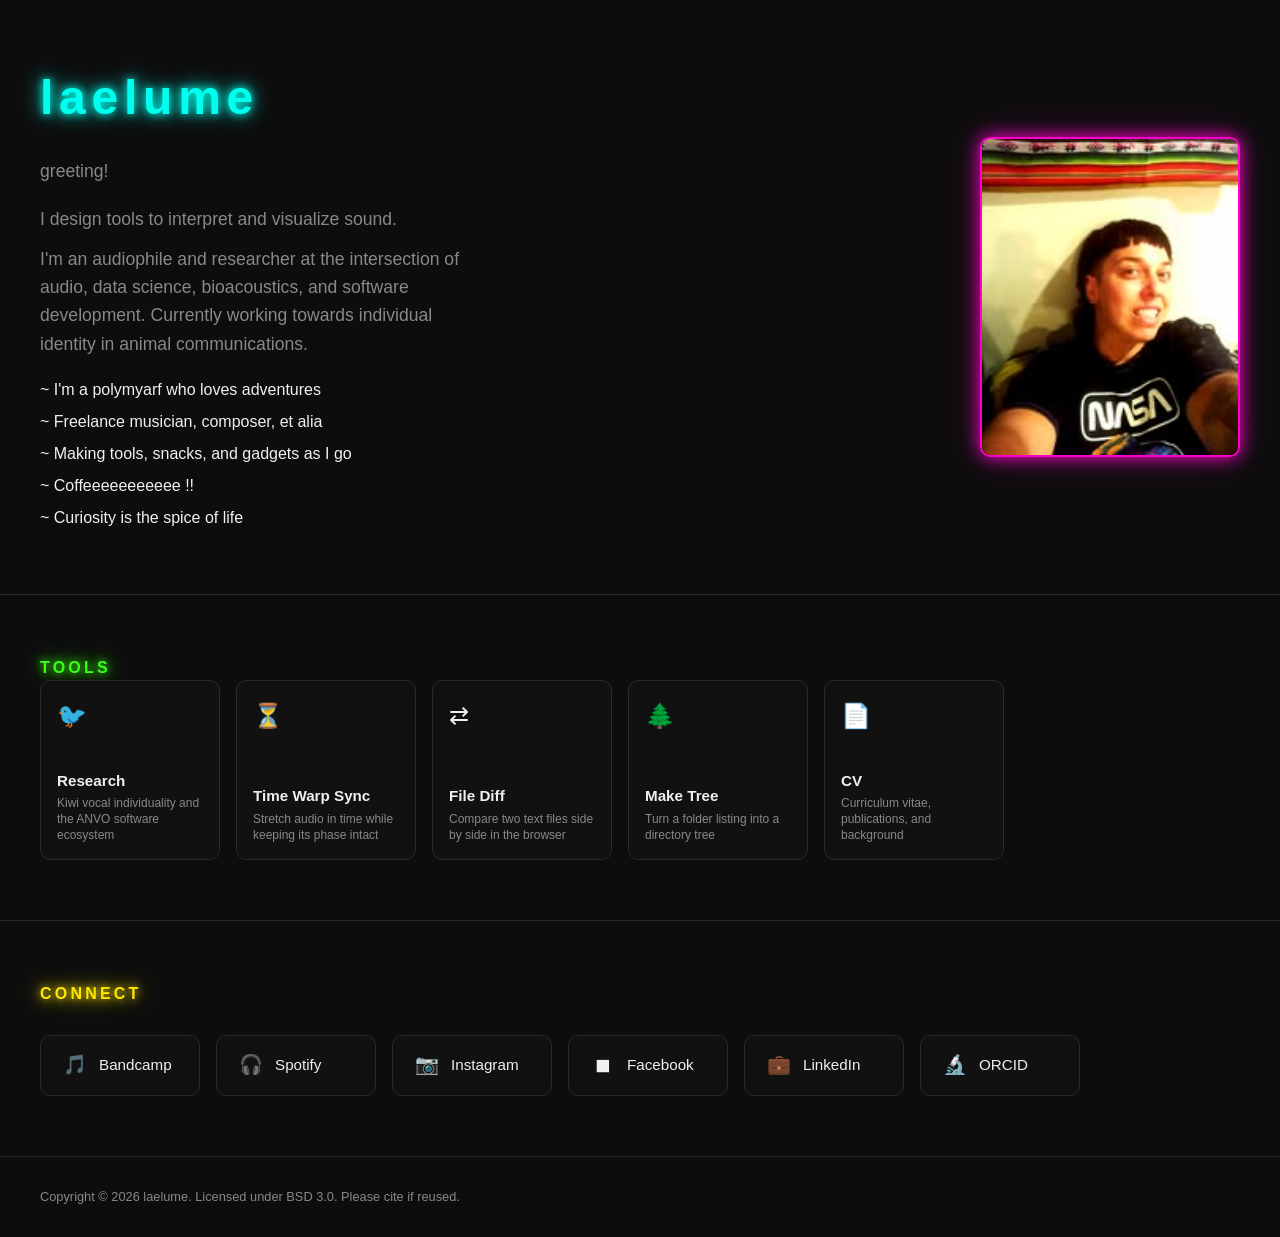
==== commit bc21f9f7: "Update index.html" ====
--- a/index.html
+++ b/index.html
@@ -133,10 +133,6 @@
             letter-spacing: 0.2em;
             text-transform: uppercase;
             color: var(--neon-green);
-            margin-bottom: 24px;
-        }
-
-            margin-bottom: 24px;
         }
 
         #tools nav ul {
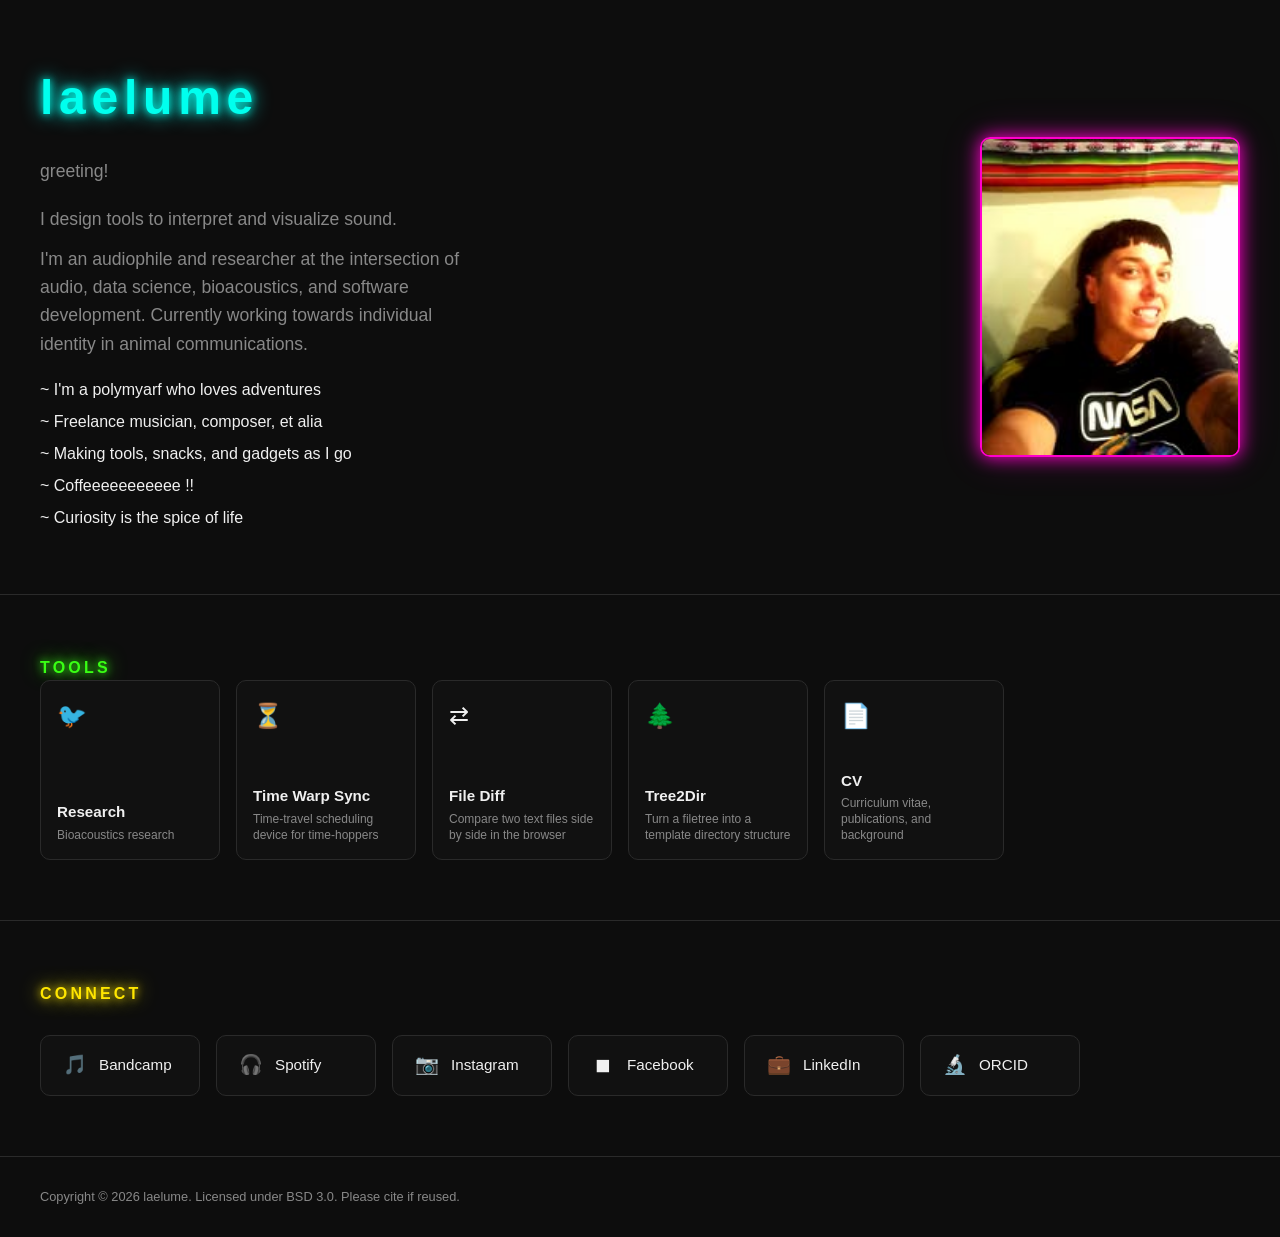
==== commit f1515f76: "Update index.html" ====
--- a/index.html
+++ b/index.html
@@ -302,14 +302,14 @@
                     <a href="research/index.html">
                         <span class="tool-icon">🐦</span>
                         <span class="tool-title">Research</span>
-                        <span class="tool-sub">Kiwi vocal individuality and the ANVO software ecosystem</span>
+                        <span class="tool-sub">Bioacoustics research</span>
                     </a>
                 </li>
                 <li>
                     <a href="timewarp-sync.html">
                         <span class="tool-icon">⏳</span>
                         <span class="tool-title">Time Warp Sync</span>
-                        <span class="tool-sub">Stretch audio in time while keeping its phase intact</span>
+                        <span class="tool-sub">Time-travel scheduling device for time-hoppers</span>
                     </a>
                 </li>
                 <li>
@@ -322,8 +322,8 @@
                 <li>
                     <a href="tree.html">
                         <span class="tool-icon">🌲</span>
-                        <span class="tool-title">Make Tree</span>
-                        <span class="tool-sub">Turn a folder listing into a directory tree</span>
+                        <span class="tool-title">Tree2Dir</span>
+                        <span class="tool-sub">Turn a filetree into a template directory structure</span>
                     </a>
                 </li>
                 <!--<li><a href="compositions.html">Compositions</a></li>-->
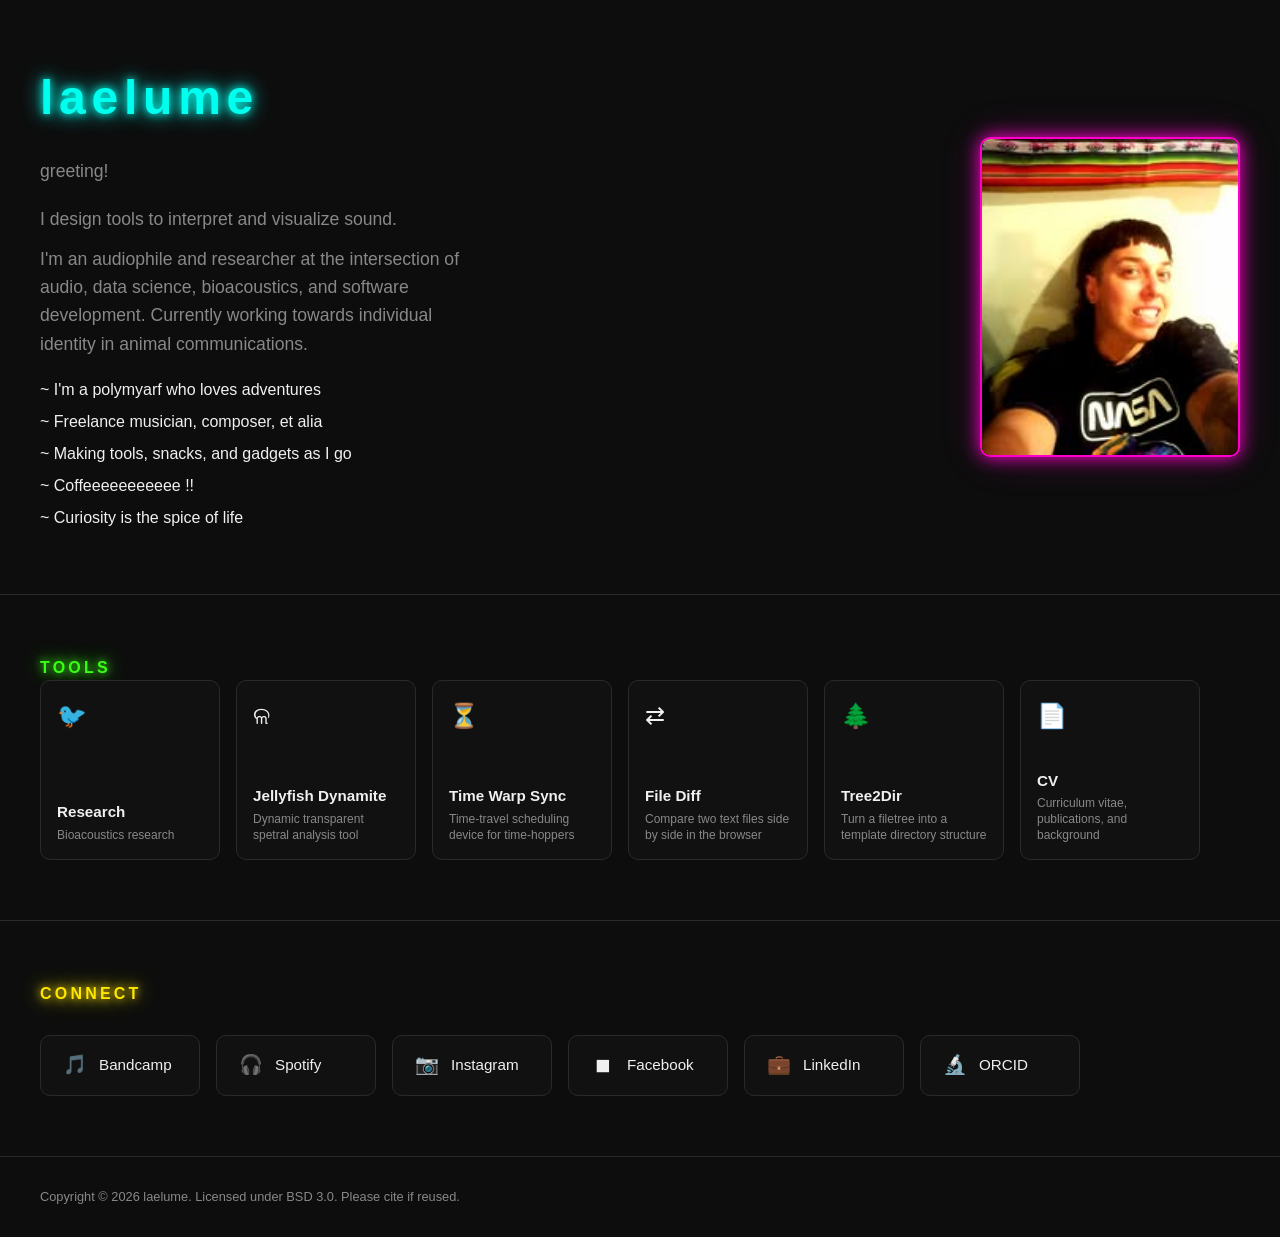
==== commit bd48df32: "Update index.html" ====
--- a/index.html
+++ b/index.html
@@ -306,7 +306,14 @@
                     </a>
                 </li>
                 <li>
-                    <a href="timewarp-sync.html">
+                    <a href="jellyfish.html">
+                        <span class="tool-icon">ଳ</span>
+                        <span class="tool-title">Jellyfish Dynamite</span>
+                        <span class="tool-sub">Dynamic transparent spetral analysis tool</span>
+                    </a>
+                </li>
+                <li>
+                    <a href="timewarp.html">
                         <span class="tool-icon">⏳</span>
                         <span class="tool-title">Time Warp Sync</span>
                         <span class="tool-sub">Time-travel scheduling device for time-hoppers</span>
